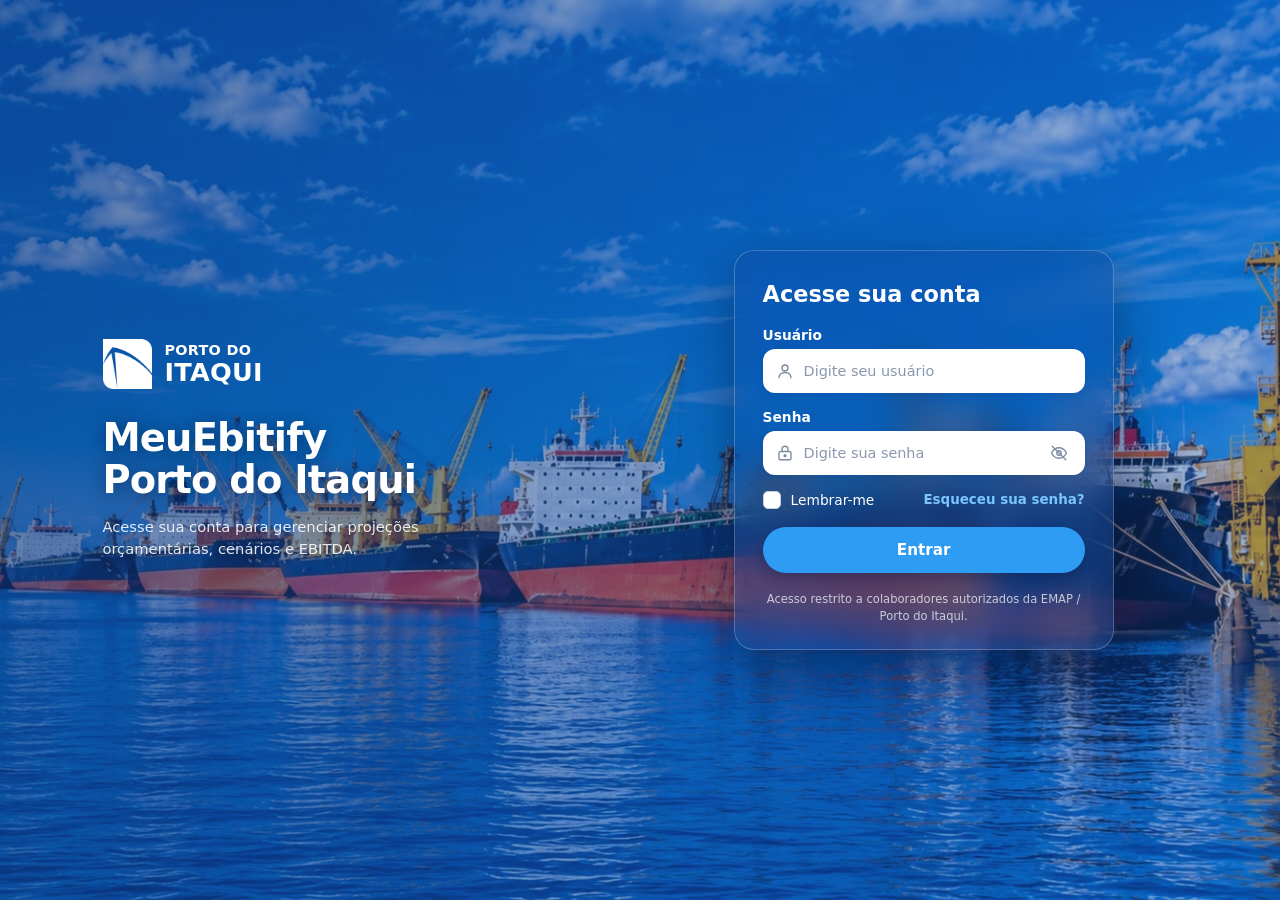
==== frontend/login.html @ 8357046a "Adiciona Dockerfile, render.yaml e arquivos do frontend/login" ====
<!DOCTYPE html>
<html lang="pt-BR">
<head>
<meta charset="UTF-8">
<meta name="viewport" content="width=device-width, initial-scale=1">
<title>MeuEbitify — Acesso</title>
<link rel="stylesheet" href="css/login.css?v=1">
</head>
<body>
  <main class="pagina">
    <section class="apresentacao">
      <div class="marca">
        <img src="img/logo.png" alt="Logotipo do Porto do Itaqui">
        <span>PORTO DO<strong>ITAQUI</strong></span>
      </div>
      <h1>MeuEbitify<br>Porto do Itaqui</h1>
      <p>Acesse sua conta para gerenciar projeções orçamentárias, cenários e EBITDA.</p>
    </section>

    <section class="cartao" aria-labelledby="titulo-login">
      <h2 id="titulo-login">Acesse sua conta</h2>

      <form id="form-login" novalidate>
        <label for="usuario">Usuário</label>
        <div class="campo">
          <svg class="icone" viewBox="0 0 24 24" fill="none" stroke="currentColor" stroke-width="1.8" stroke-linecap="round" stroke-linejoin="round" aria-hidden="true"><circle cx="12" cy="8" r="4"/><path d="M4 21c0-4.4 3.6-7 8-7s8 2.6 8 7"/></svg>
          <input id="usuario" name="usuario" type="text" placeholder="Digite seu usuário" autocomplete="username" maxlength="60" required>
        </div>

        <label for="senha">Senha</label>
        <div class="campo">
          <svg class="icone" viewBox="0 0 24 24" fill="none" stroke="currentColor" stroke-width="1.8" stroke-linecap="round" stroke-linejoin="round" aria-hidden="true"><rect x="4" y="10" width="16" height="11" rx="2.5"/><path d="M8 10V7a4 4 0 0 1 8 0v3"/><circle cx="12" cy="15.5" r="1.2" fill="currentColor"/></svg>
          <input id="senha" name="senha" type="password" placeholder="Digite sua senha" autocomplete="current-password" maxlength="128" required>
          <button type="button" class="olho" id="alternar-senha" aria-label="Mostrar senha" aria-pressed="false">
            <svg viewBox="0 0 24 24" fill="none" stroke="currentColor" stroke-width="1.8" stroke-linecap="round" stroke-linejoin="round" aria-hidden="true"><path d="M2 12s3.6-7 10-7 10 7 10 7-3.6 7-10 7S2 12 2 12z"/><circle cx="12" cy="12" r="3"/><path id="risco" d="M3 3l18 18"/></svg>
          </button>
        </div>

        <div class="linha">
          <label class="lembrar"><input type="checkbox" id="lembrar" name="lembrar"> Lembrar-me</label>
          <a class="esqueceu" href="#" id="link-esqueceu">Esqueceu sua senha?</a>
        </div>

        <button class="entrar" type="submit" id="btn-entrar">Entrar</button>
        <p class="erro" id="erro" role="alert"></p>
      </form>

      <p class="termos">Acesso restrito a colaboradores autorizados da EMAP / Porto do Itaqui.</p>
    </section>
  </main>

  <script src="js/login.js?v=2"></script>
</body>
</html>
---- frontend/css/login.css ----
:root {
  --azul-escuro: #0b2a5b;
  --azul: #1e90e8;
  --azul-hover: #1679c9;
  --texto: #ffffff;
  --texto-suave: rgba(255, 255, 255, .88);
  --borda: rgba(255, 255, 255, .22);
  --vidro: rgba(22, 70, 140, .42);
}

* { box-sizing: border-box; margin: 0; padding: 0; }
html, body { height: 100%; }

body {
  font-family: "Inter", "Segoe UI", system-ui, -apple-system, Roboto, Arial, sans-serif;
  color: var(--texto);
  background: #0b2a5b;
}

/* Fundo: foto do porto + camada azul por cima */
.pagina {
  min-height: 100vh;
  display: grid;
  grid-template-columns: 1.1fr .9fr;
  align-items: center;
  gap: 48px;
  padding: 48px clamp(24px, 8vw, 130px);
  position: relative;
  background:
    linear-gradient(100deg, rgba(14, 58, 126, .66) 0%, rgba(18, 70, 148, .50) 50%, rgba(20, 78, 160, .38) 100%),
    url("../img/fundo.jpg") center/cover no-repeat;
}

.marca { display: flex; align-items: center; gap: 12px; margin-bottom: 28px; }
.marca img { width: 50px; height: 50px; object-fit: contain; display: block; }
.marca span { font-size: .9rem; font-weight: 600; line-height: 1.05; letter-spacing: .02em; }
.marca strong { display: block; font-size: 1.6rem; font-weight: 800; letter-spacing: .01em; }

.apresentacao h1 {
  text-shadow: 0 2px 18px rgba(0, 10, 40, .45);
  font-size: clamp(1.6rem, 3vw, 2.6rem);
  line-height: 1.08;
  font-weight: 800;
  letter-spacing: -.02em;
  margin-bottom: 16px;
}

.apresentacao p {
  font-size: clamp(.9rem, 1.15vw, 1.02rem);
  line-height: 1.5;
  color: var(--texto-suave);
  max-width: 34ch;
}

/* Cartão de login */
.cartao {
  justify-self: end;
  margin-right: clamp(0px, 5vw, 80px);
  width: min(100%, 380px);
  padding: 30px 28px 24px;
  border-radius: 20px;
  background: var(--vidro);
  border: 1px solid var(--borda);
  -webkit-backdrop-filter: blur(18px) saturate(1.2);
  backdrop-filter: blur(18px) saturate(1.2);
  box-shadow: 0 24px 60px rgba(0, 10, 40, .45);
}

.cartao h2 { font-size: 1.4rem; font-weight: 700; margin-bottom: 20px; }
label { display: block; font-weight: 600; margin-bottom: 6px; font-size: .86rem; }

.campo {
  position: relative;
  margin-bottom: 16px;
}

.campo input {
  width: 100%;
  height: 44px;
  padding: 0 42px 0 40px;
  border: 1.5px solid transparent;
  border-radius: 12px;
  background: #fff;
  font: inherit;
  font-size: .9rem;
  color: #0b2a5b;
  box-shadow: 0 2px 6px rgba(11, 42, 91, .10);
  transition: border-color .15s, box-shadow .15s;
}

.campo input::placeholder { color: #8a97ad; }
.campo input:focus {
  outline: none;
  border-color: var(--azul);
  box-shadow: 0 0 0 4px rgba(30, 144, 232, .22);
}

.campo .icone {
  position: absolute; left: 13px; top: 50%; transform: translateY(-50%);
  width: 18px; height: 18px; color: #7d8aa1; pointer-events: none;
}

.olho {
  position: absolute; right: 10px; top: 50%; transform: translateY(-50%);
  width: 32px; height: 32px; border: 0; background: none; cursor: pointer;
  color: #7d8aa1; border-radius: 10px; display: grid; place-items: center;
}
.olho:hover { color: #0b2a5b; }
.olho:focus-visible { outline: 3px solid rgba(30, 144, 232, .45); }
.olho svg { width: 18px; height: 18px; }

.linha {
  display: flex; justify-content: space-between; align-items: center;
  margin: 2px 0 18px; font-size: .84rem;
}

.lembrar { display: flex; align-items: center; gap: 10px; margin: 0; font-weight: 500; cursor: pointer; }
.lembrar input {
  appearance: none; -webkit-appearance: none;
  width: 18px; height: 18px; border-radius: 5px; background: #fff;
  border: 1.5px solid #c3cfe0; cursor: pointer; display: grid; place-items: center;
}
.lembrar input:checked { background: var(--azul); border-color: var(--azul); }
.lembrar input:checked::after {
  content: ""; width: 5px; height: 9px; border: solid #fff; border-width: 0 2px 2px 0;
  transform: rotate(45deg) translate(-1px, -1px);
}
.lembrar input:focus-visible { outline: 3px solid rgba(30, 144, 232, .45); }

.esqueceu { color: #7bc5ff; text-decoration: none; font-weight: 600; }
.esqueceu:hover { text-decoration: underline; }

.entrar {
  width: 100%; height: 46px; border-radius: 999px; border: 0;
  background: #2e9cf2; color: #fff; font: inherit; font-size: .95rem; font-weight: 700;
  cursor: pointer;
  box-shadow: 0 8px 22px rgba(0, 10, 40, .35);
  transition: background .15s, transform .1s, opacity .15s;
}
.entrar:hover:not(:disabled) { background: var(--azul-hover); }
.entrar:active:not(:disabled) { transform: translateY(1px); }
.entrar:disabled { opacity: .65; cursor: wait; }
.entrar:focus-visible { outline: 4px solid rgba(30, 144, 232, .4); outline-offset: 2px; }

.erro {
  display: none; margin-top: 14px; padding: 10px 14px; border-radius: 12px;
  background: #fdecec; color: #a12626; font-size: .88rem; line-height: 1.4;
}
.erro.visivel { display: block; }
.erro.info { background: #e8f4fd; color: #0c4a7a; }

.termos {
  margin-top: 18px; text-align: center; font-size: .72rem; line-height: 1.5; color: rgba(255, 255, 255, .72);
}

@media (max-width: 900px) {
  .pagina { grid-template-columns: 1fr; gap: 32px; padding: 32px 20px; }
  .apresentacao p { max-width: none; }
  .marca { margin-bottom: 24px; }
  .cartao { justify-self: center; margin-right: 0; }
}

@media (prefers-reduced-motion: reduce) {
  * { transition: none !important; }
}
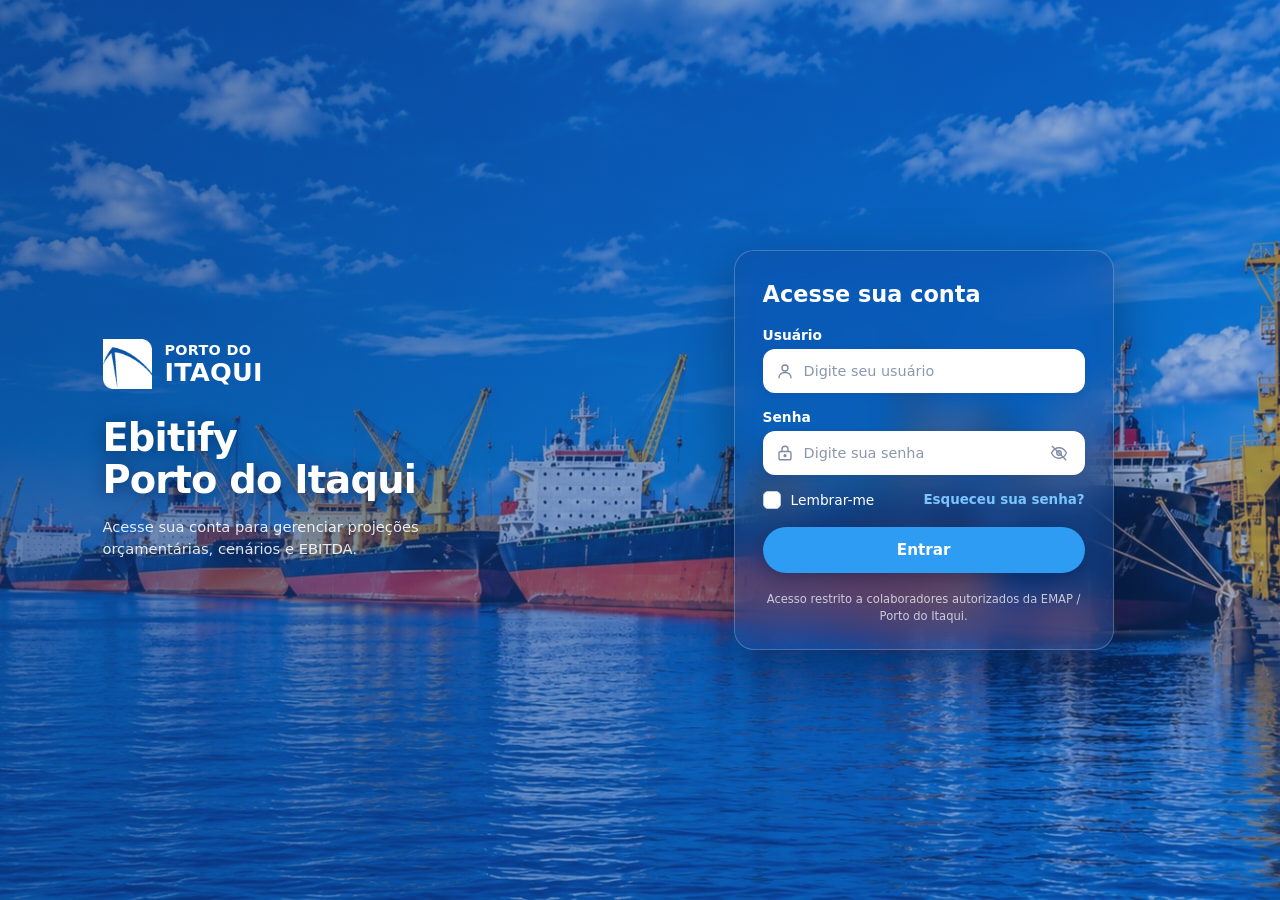
==== commit 32dcfe68: "Ebitify: modo escuro, responsividade e persistencia PostgreSQL (Neon)" ====
--- a/frontend/login.html
+++ b/frontend/login.html
@@ -3,8 +3,8 @@
 <head>
 <meta charset="UTF-8">
 <meta name="viewport" content="width=device-width, initial-scale=1">
-<title>MeuEbitify — Acesso</title>
-<link rel="stylesheet" href="css/login.css?v=1">
+<title>Ebitify — Acesso</title>
+<link rel="stylesheet" href="css/login.css?v=2">
 </head>
 <body>
   <main class="pagina">
@@ -13,7 +13,7 @@
         <img src="img/logo.png" alt="Logotipo do Porto do Itaqui">
         <span>PORTO DO<strong>ITAQUI</strong></span>
       </div>
-      <h1>MeuEbitify<br>Porto do Itaqui</h1>
+      <h1>Ebitify<br>Porto do Itaqui</h1>
       <p>Acesse sua conta para gerenciar projeções orçamentárias, cenários e EBITDA.</p>
     </section>
 
--- a/frontend/css/login.css
+++ b/frontend/css/login.css
@@ -153,11 +153,32 @@
   margin-top: 18px; text-align: center; font-size: .72rem; line-height: 1.5; color: rgba(255, 255, 255, .72);
 }
 
+@media (min-width: 1680px) {
+  .pagina {
+    padding: 64px clamp(60px, 10vw, 200px);
+    gap: 64px;
+  }
+  .apresentacao h1 { font-size: clamp(2.4rem, 3.2vw, 3.4rem); }
+  .apresentacao p { font-size: 1.15rem; max-width: 38ch; }
+  .cartao { width: min(100%, 430px); padding: 36px 34px 28px; }
+  .cartao h2 { font-size: 1.55rem; }
+  .campo input { height: 48px; font-size: .96rem; }
+  .entrar { height: 50px; font-size: 1rem; }
+}
+
 @media (max-width: 900px) {
-  .pagina { grid-template-columns: 1fr; gap: 32px; padding: 32px 20px; }
+  .pagina { grid-template-columns: 1fr; gap: 28px; padding: 32px 20px; align-content: center; }
   .apresentacao p { max-width: none; }
-  .marca { margin-bottom: 24px; }
+  .marca { margin-bottom: 20px; }
   .cartao { justify-self: center; margin-right: 0; }
+}
+
+@media (max-width: 480px) {
+  .pagina { padding: 24px 14px; gap: 20px; }
+  .marca img { width: 42px; height: 42px; }
+  .marca strong { font-size: 1.35rem; }
+  .cartao { padding: 24px 18px 20px; border-radius: 16px; }
+  .linha { flex-wrap: wrap; gap: 10px; }
 }
 
 @media (prefers-reduced-motion: reduce) {
